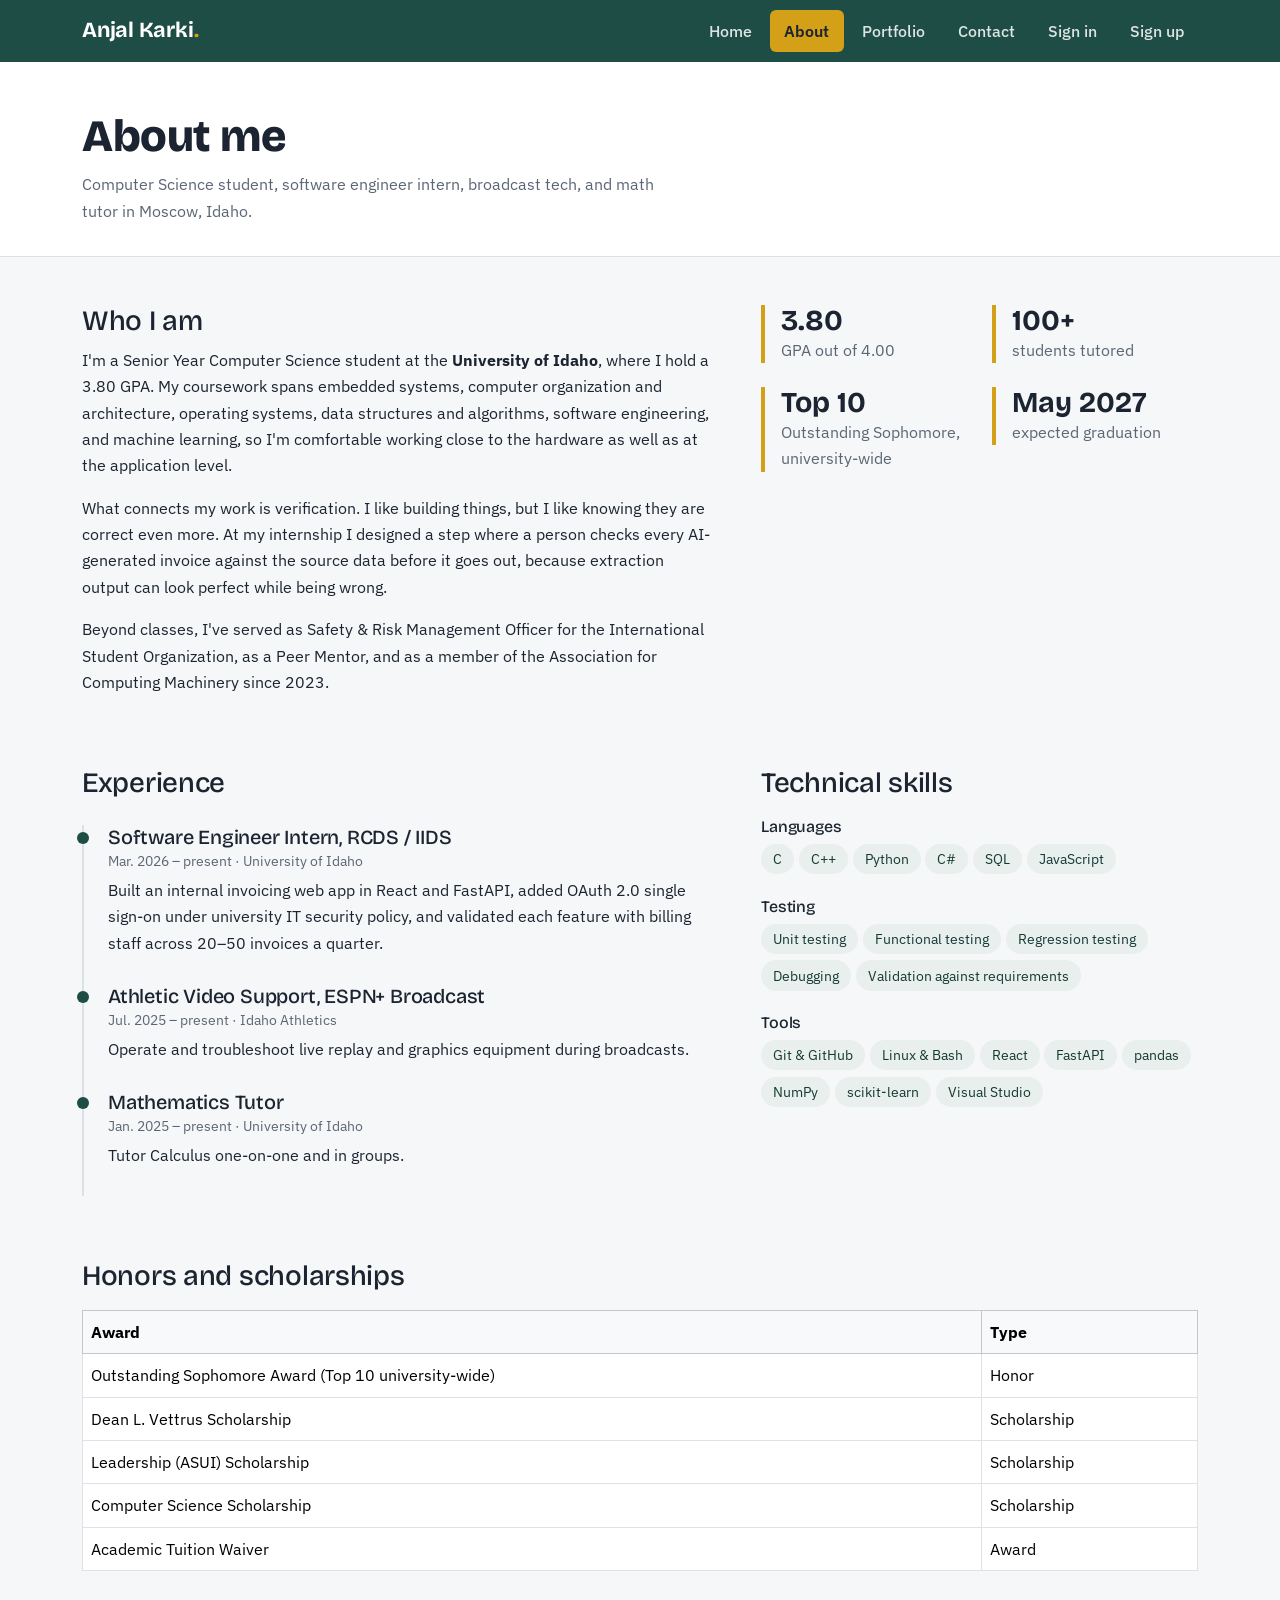
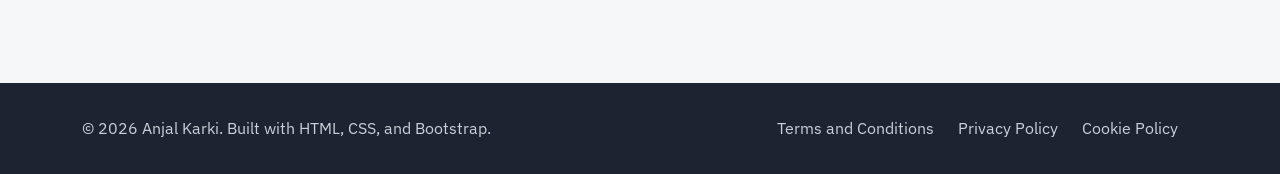
==== docs/about.html @ 65a504b5 "update" ====
<!DOCTYPE html>
<html lang="en">
<head>
  <meta charset="UTF-8">
  <meta name="viewport" content="width=device-width, initial-scale=1">
  <meta name="description" content="About Anjal Karki: education, experience, skills, and honors.">
  <meta name="author" content="Anjal Karki">
  <title>About | Anjal Karki</title>
  <link href="https://cdn.jsdelivr.net/npm/bootstrap@5.3.3/dist/css/bootstrap.min.css" rel="stylesheet">
  <link rel="preconnect" href="https://fonts.googleapis.com">
  <link href="https://fonts.googleapis.com/css2?family=Bricolage+Grotesque:wght@600;700;800&family=IBM+Plex+Sans:wght@400;500;600&display=swap" rel="stylesheet">
  <link rel="stylesheet" href="css/style.css">
</head>
<body>
  <header>
    <nav class="navbar navbar-expand-lg site-nav">
      <div class="container">
        <a class="navbar-brand" href="index.html">Anjal Karki<span>.</span></a>
        <button class="navbar-toggler" type="button" data-bs-toggle="collapse" data-bs-target="#mainNav"
                aria-controls="mainNav" aria-expanded="false" aria-label="Toggle navigation">
          <span class="navbar-toggler-icon"></span>
        </button>
        <div class="collapse navbar-collapse" id="mainNav">
          <ul class="navbar-nav ms-auto gap-lg-1">
          <li class="nav-item"><a class="nav-link" href="index.html">Home</a></li>
          <li class="nav-item"><a class="nav-link active" aria-current="page" href="about.html">About</a></li>
          <li class="nav-item"><a class="nav-link" href="portfolio.html">Portfolio</a></li>
          <li class="nav-item"><a class="nav-link" href="contact.html">Contact</a></li>
          <li class="nav-item"><a class="nav-link" href="signin.html">Sign in</a></li>
          <li class="nav-item"><a class="nav-link" href="signup.html">Sign up</a></li>
          </ul>
        </div>
      </div>
    </nav>
  </header>

  <main>
    <section class="page-head">
      <div class="container">
        <h1>About me</h1>
        <p>Computer Science student, software engineer intern, broadcast tech, and math tutor in Moscow, Idaho.</p>
      </div>
    </section>

    <section class="block">
      <div class="container">
        <div class="row g-5">
          <div class="col-lg-7 prose">
            <h2 class="h3">Who I am</h2>
            <p>I'm a Senior Year Computer Science student at the <strong>University of Idaho</strong>, where I hold a 3.80 GPA. My coursework spans embedded systems, computer organization and architecture, operating systems, data structures and algorithms, software engineering, and machine learning, so I'm comfortable working close to the hardware as well as at the application level.</p>
            <p>What connects my work is verification. I like building things, but I like knowing they are correct even more. At my internship I designed a step where a person checks every AI-generated invoice against the source data before it goes out, because extraction output can look perfect while being wrong.</p>
            <p>Beyond classes, I've served as Safety &amp; Risk Management Officer for the International Student Organization, as a Peer Mentor, and as a member of the Association for Computing Machinery since 2023.</p>
          </div>
          <div class="col-lg-5">
            <div class="row g-4">
              <div class="col-6"><div class="fact"><strong>3.80</strong><span>GPA out of 4.00</span></div></div>
              <div class="col-6"><div class="fact"><strong>100+</strong><span>students tutored</span></div></div>
              <div class="col-6"><div class="fact"><strong>Top 10</strong><span>Outstanding Sophomore, university-wide</span></div></div>
              <div class="col-6"><div class="fact"><strong>May 2027</strong><span>expected graduation</span></div></div>
            </div>
          </div>
        </div>

        <div class="row g-5 mt-2">
          <div class="col-lg-7">
            <h2 class="h3 mb-4">Experience</h2>
            <ul class="timeline">
              <li>
                <h3 class="h5 mb-0">Software Engineer Intern, RCDS / IIDS</h3>
                <p class="when mb-1">Mar. 2026 &ndash; present &middot; University of Idaho</p>
                <p class="mb-0">Built an internal invoicing web app in React and FastAPI, added OAuth 2.0 single sign-on under university IT security policy, and validated each feature with billing staff across 20&ndash;50 invoices a quarter.</p>
              </li>
              <li>
                <h3 class="h5 mb-0">Athletic Video Support, ESPN+ Broadcast</h3>
                <p class="when mb-1">Jul. 2025 &ndash; present &middot; Idaho Athletics</p>
                <p class="mb-0">Operate and troubleshoot live replay and graphics equipment during broadcasts.</p>
              </li>
              <li>
                <h3 class="h5 mb-0">Mathematics Tutor</h3>
                <p class="when mb-1">Jan. 2025 &ndash; present &middot; University of Idaho</p>
                <p class="mb-0">Tutor Calculus one-on-one and in groups.</p>
              </li>
            </ul>
          </div>
          <div class="col-lg-5">
            <h2 class="h3 mb-3">Technical skills</h2>
            <h3 class="h6 mt-3">Languages</h3>
            <p><span class="skill-tag">C</span><span class="skill-tag">C++</span><span class="skill-tag">Python</span><span class="skill-tag">C#</span><span class="skill-tag">SQL</span><span class="skill-tag">JavaScript</span></p>
            <h3 class="h6">Testing</h3>
            <p><span class="skill-tag">Unit testing</span><span class="skill-tag">Functional testing</span><span class="skill-tag">Regression testing</span><span class="skill-tag">Debugging</span><span class="skill-tag">Validation against requirements</span></p>
            <h3 class="h6">Tools</h3>
            <p><span class="skill-tag">Git &amp; GitHub</span><span class="skill-tag">Linux &amp; Bash</span><span class="skill-tag">React</span><span class="skill-tag">FastAPI</span><span class="skill-tag">pandas</span><span class="skill-tag">NumPy</span><span class="skill-tag">scikit-learn</span><span class="skill-tag">Visual Studio</span></p>
          </div>
        </div>

        <h2 class="h3 mt-5 mb-3">Honors and scholarships</h2>
        <div class="table-responsive">
          <table class="table table-bordered bg-white align-middle">
            <thead class="table-light">
              <tr><th scope="col">Award</th><th scope="col">Type</th></tr>
            </thead>
            <tbody>
              <tr><td>Outstanding Sophomore Award (Top 10 university-wide)</td><td>Honor</td></tr>
              <tr><td>Dean L. Vettrus Scholarship</td><td>Scholarship</td></tr>
              <tr><td>Leadership (ASUI) Scholarship</td><td>Scholarship</td></tr>
              <tr><td>Computer Science Scholarship</td><td>Scholarship</td></tr>
              <tr><td>Academic Tuition Waiver</td><td>Award</td></tr>
            </tbody>
          </table>
        </div>
      </div>
    </section>
  </main>

  <footer class="site-footer">
    <div class="container d-flex flex-column flex-md-row justify-content-between gap-3">
      <p class="mb-0">&copy; 2026 Anjal Karki. Built with HTML, CSS, and Bootstrap.</p>
      <nav aria-label="Legal">
        <a href="terms.html">Terms and Conditions</a>
        <a href="privacy.html">Privacy Policy</a>
        <a href="cookies.html">Cookie Policy</a>
      </nav>
    </div>
  </footer>

  <script src="https://cdn.jsdelivr.net/npm/bootstrap@5.3.3/dist/js/bootstrap.bundle.min.js"></script>
  <script src="js/main.js"></script>
</body>
</html>
---- docs/css/style.css ----
/* ===== Anjal Karki portfolio: shared styles ===== */
:root {
  --ink: #1b2430;
  --pine: #1e4d45;
  --pine-dark: #153a34;
  --gold: #d4a017;
  --slate: #5b6675;
  --paper: #f6f7f9;
  --line: #dde1e6;
  --pass: #2f7d4f;
  --fail: #b23a3a;
}

body {
  font-family: "IBM Plex Sans", "Segoe UI", Arial, sans-serif;
  color: var(--ink);
  background: var(--paper);
  line-height: 1.65;
  display: flex;
  flex-direction: column;
  min-height: 100vh;
}
main { flex: 1; }

h1, h2, h3, h4, .navbar-brand {
  font-family: "Bricolage Grotesque", "IBM Plex Sans", Arial, sans-serif;
  letter-spacing: -0.01em;
}
.prose { max-width: 70ch; }
a { color: var(--pine); }
a:hover { color: var(--pine-dark); }

/* ----- Navigation ----- */
.site-nav { background: var(--pine); }
.site-nav .navbar-brand { color: #fff; font-weight: 700; font-size: 1.35rem; }
.site-nav .navbar-brand span { color: var(--gold); }
.site-nav .nav-link {
  color: rgba(255,255,255,.85);
  padding: .5rem .9rem !important;
  border-radius: 6px;
  font-weight: 500;
}
.site-nav .nav-link:hover { color: #fff; background: rgba(255,255,255,.08); }
/* Highlight the page the visitor is on */
.site-nav .nav-link.active {
  color: var(--ink) !important;
  background: var(--gold);
  font-weight: 600;
}
.navbar-toggler { border-color: rgba(255,255,255,.4); }
.navbar-toggler-icon { filter: invert(1); }

/* ----- Buttons ----- */
.btn-pine { background: var(--pine); color: #fff; border: 0; }
.btn-pine:hover, .btn-pine:focus { background: var(--pine-dark); color: #fff; }
.btn-outline-pine { border: 2px solid var(--pine); color: var(--pine); }
.btn-outline-pine:hover { background: var(--pine); color: #fff; }
:focus-visible { outline: 3px solid var(--gold); outline-offset: 2px; }

/* ----- Home hero ----- */
.hero { padding: 5rem 0 4rem; background: #fff; border-bottom: 1px solid var(--line); }
.hero h1 { font-size: clamp(2.4rem, 5vw, 4rem); font-weight: 800; line-height: 1.05; }
.hero .lead { color: var(--slate); max-width: 52ch; }

/* The test log: the one memorable element */
.test-log {
  background: var(--ink);
  color: #e6e9ee;
  border-radius: 12px;
  padding: 1.5rem;
  font-size: .95rem;
  box-shadow: 0 20px 40px -20px rgba(27,36,48,.45);
}
.test-log h2 { font-size: 1rem; color: #9aa4b2; font-weight: 500; margin-bottom: 1rem; }
.test-log ol { list-style: none; padding: 0; margin: 0; }
.test-log li {
  display: grid;
  grid-template-columns: 1.6rem 1fr;
  gap: .4rem;
  padding: .6rem 0;
  border-top: 1px solid rgba(255,255,255,.08);
}
.test-log .ok { color: #6fd39a; font-weight: 700; }
.test-log .bad { color: #f08c8c; font-weight: 700; }
.test-log small { color: #9aa4b2; display: block; }
@media (prefers-reduced-motion: no-preference) {
  .test-log li { opacity: 0; animation: logIn .4s ease forwards; }
  .test-log li:nth-child(1) { animation-delay: .2s; }
  .test-log li:nth-child(2) { animation-delay: .6s; }
  .test-log li:nth-child(3) { animation-delay: 1s; }
  .test-log li:nth-child(4) { animation-delay: 1.4s; }
}
@keyframes logIn { from { opacity: 0; transform: translateY(4px);} to { opacity: 1; transform: none; } }

/* ----- General page parts ----- */
.page-head { background: #fff; border-bottom: 1px solid var(--line); padding: 3rem 0 2rem; }
.page-head h1 { font-weight: 800; font-size: clamp(2rem, 4vw, 2.8rem); }
.page-head p { color: var(--slate); max-width: 60ch; margin: 0; }
.block { padding: 3rem 0; }
.panel {
  background: #fff;
  border: 1px solid var(--line);
  border-radius: 10px;
  padding: 1.75rem;
  height: 100%;
}
.panel h3 { font-size: 1.2rem; font-weight: 700; }
.fact { border-left: 4px solid var(--gold); padding-left: 1rem; }
.fact strong { font-family: "Bricolage Grotesque", Arial, sans-serif; font-size: 1.8rem; display: block; line-height: 1.1; }
.fact span { color: var(--slate); }

/* Experience timeline (real sequence, so a line with dots) */
.timeline { list-style: none; padding-left: 0; border-left: 2px solid var(--line); }
.timeline li { position: relative; padding: 0 0 1.75rem 1.5rem; }
.timeline li::before {
  content: ""; position: absolute; left: -7px; top: .45rem;
  width: 12px; height: 12px; border-radius: 50%; background: var(--pine);
}
.timeline .when { color: var(--slate); font-size: .9rem; }

.skill-tag {
  display: inline-block; background: #e8efed; color: var(--pine-dark);
  border-radius: 999px; padding: .2rem .75rem; margin: 0 .3rem .4rem 0; font-size: .9rem;
}

/* Project entries */
.project { background: #fff; border: 1px solid var(--line); border-radius: 12px; padding: 2rem; margin-bottom: 1.5rem; }
.project h2 { font-size: 1.5rem; font-weight: 700; }
.project .stack { color: var(--slate); font-size: .95rem; }
.project .finding {
  background: #fdf6e3; border-left: 4px solid var(--gold);
  padding: .9rem 1.1rem; border-radius: 0 8px 8px 0; margin: 1rem 0;
}

/* Forms */
.form-panel { background: #fff; border: 1px solid var(--line); border-radius: 12px; padding: 2rem; }
.form-control:focus, .form-select:focus, .form-check-input:focus {
  border-color: var(--pine); box-shadow: 0 0 0 .2rem rgba(30,77,69,.2);
}
.form-check-input:checked { background-color: var(--pine); border-color: var(--pine); }

/* Map */
.map-wrap { border-radius: 12px; overflow: hidden; border: 1px solid var(--line); }
.map-wrap iframe { display: block; width: 100%; height: 380px; border: 0; }

/* Policy pages */
.policy h2 { font-size: 1.35rem; font-weight: 700; margin-top: 2rem; }

/* ----- Footer ----- */
.site-footer { background: var(--ink); color: #c9d0d9; padding: 2rem 0; margin-top: 3rem; }
.site-footer a { color: #c9d0d9; text-decoration: none; margin-right: 1.25rem; }
.site-footer a:hover { color: #fff; text-decoration: underline; }
.site-footer a.active { color: var(--gold); font-weight: 600; }
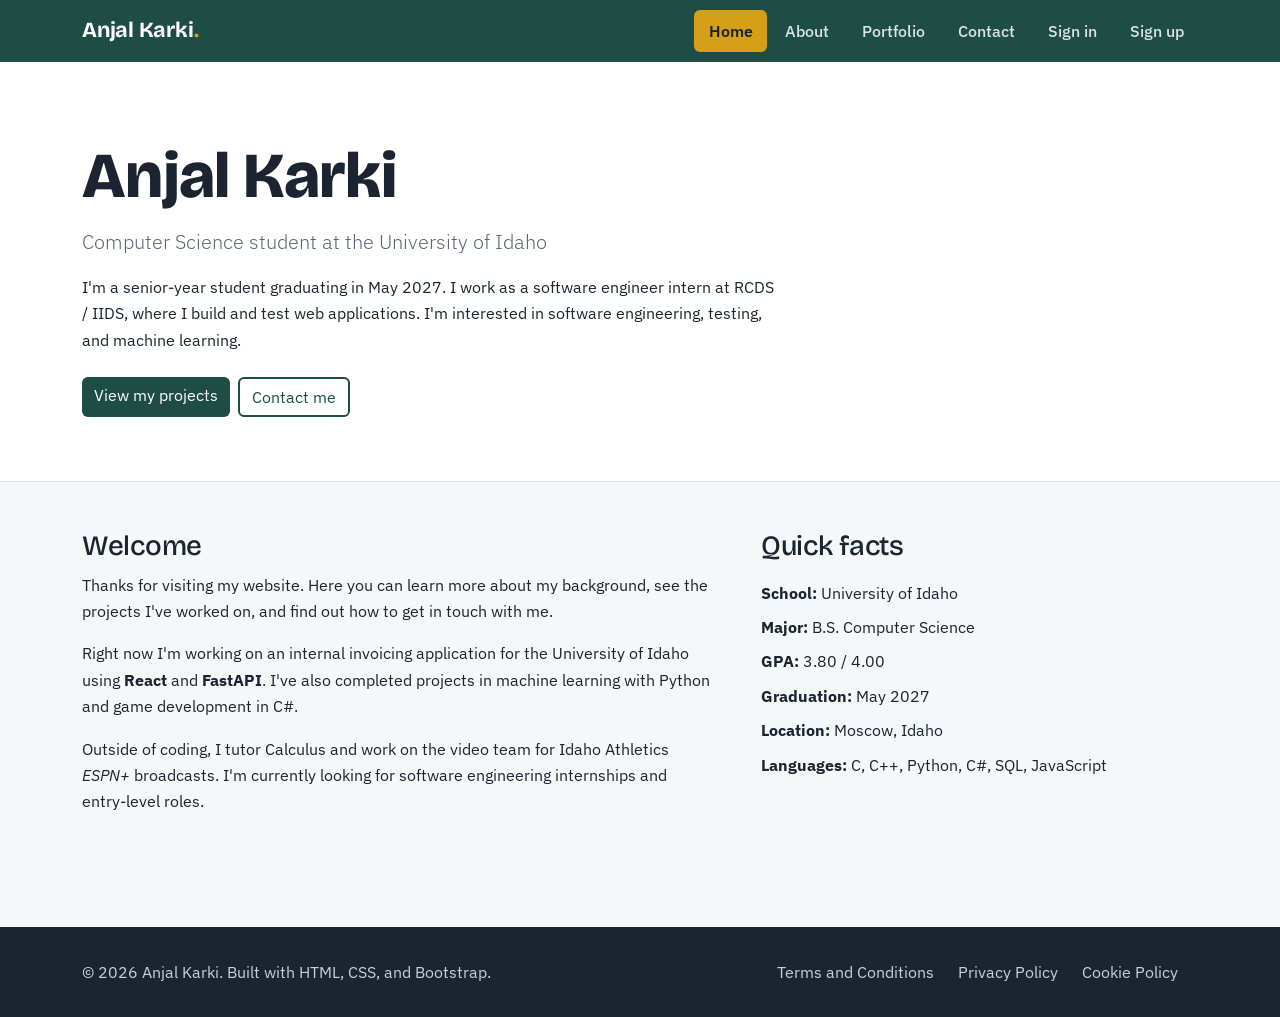
==== commit cdae3cf6: "updated" ====
--- a/docs/about.html
+++ b/docs/about.html
@@ -3,9 +3,9 @@
 <head>
   <meta charset="UTF-8">
   <meta name="viewport" content="width=device-width, initial-scale=1">
-  <meta name="description" content="About Anjal Karki: education, experience, skills, and honors.">
+  <meta name="description" content="Anjal Karki, Computer Science student at the University of Idaho.">
   <meta name="author" content="Anjal Karki">
-  <title>About | Anjal Karki</title>
+  <title>Home | Anjal Karki</title>
   <link href="https://cdn.jsdelivr.net/npm/bootstrap@5.3.3/dist/css/bootstrap.min.css" rel="stylesheet">
   <link rel="preconnect" href="https://fonts.googleapis.com">
   <link href="https://fonts.googleapis.com/css2?family=Bricolage+Grotesque:wght@600;700;800&family=IBM+Plex+Sans:wght@400;500;600&display=swap" rel="stylesheet">
@@ -22,12 +22,12 @@
         </button>
         <div class="collapse navbar-collapse" id="mainNav">
           <ul class="navbar-nav ms-auto gap-lg-1">
-          <li class="nav-item"><a class="nav-link" href="index.html">Home</a></li>
-          <li class="nav-item"><a class="nav-link active" aria-current="page" href="about.html">About</a></li>
-          <li class="nav-item"><a class="nav-link" href="portfolio.html">Portfolio</a></li>
-          <li class="nav-item"><a class="nav-link" href="contact.html">Contact</a></li>
-          <li class="nav-item"><a class="nav-link" href="signin.html">Sign in</a></li>
-          <li class="nav-item"><a class="nav-link" href="signup.html">Sign up</a></li>
+            <li class="nav-item"><a class="nav-link active" aria-current="page" href="index.html">Home</a></li>
+            <li class="nav-item"><a class="nav-link" href="about.html">About</a></li>
+            <li class="nav-item"><a class="nav-link" href="portfolio.html">Portfolio</a></li>
+            <li class="nav-item"><a class="nav-link" href="contact.html">Contact</a></li>
+            <li class="nav-item"><a class="nav-link" href="signin.html">Sign in</a></li>
+            <li class="nav-item"><a class="nav-link" href="signup.html">Sign up</a></li>
           </ul>
         </div>
       </div>
@@ -35,10 +35,15 @@
   </header>
 
   <main>
-    <section class="page-head">
+    <section class="hero">
       <div class="container">
-        <h1>About me</h1>
-        <p>Computer Science student, software engineer intern, broadcast tech, and math tutor in Moscow, Idaho.</p>
+        <h1>Anjal Karki</h1>
+        <p class="lead mt-3">Computer Science student at the University of Idaho</p>
+        <p class="prose">I'm a senior-year student graduating in May 2027. I work as a software engineer intern at RCDS / IIDS, where I build and test web applications. I'm interested in software engineering, testing, and machine learning.</p>
+        <div class="d-flex flex-wrap gap-2 mt-4">
+          <a href="portfolio.html" class="btn btn-pine">View my projects</a>
+          <a href="contact.html" class="btn btn-outline-pine">Contact me</a>
+        </div>
       </div>
     </section>
 
@@ -46,67 +51,22 @@
       <div class="container">
         <div class="row g-5">
           <div class="col-lg-7 prose">
-            <h2 class="h3">Who I am</h2>
-            <p>I'm a Senior Year Computer Science student at the <strong>University of Idaho</strong>, where I hold a 3.80 GPA. My coursework spans embedded systems, computer organization and architecture, operating systems, data structures and algorithms, software engineering, and machine learning, so I'm comfortable working close to the hardware as well as at the application level.</p>
-            <p>What connects my work is verification. I like building things, but I like knowing they are correct even more. At my internship I designed a step where a person checks every AI-generated invoice against the source data before it goes out, because extraction output can look perfect while being wrong.</p>
-            <p>Beyond classes, I've served as Safety &amp; Risk Management Officer for the International Student Organization, as a Peer Mentor, and as a member of the Association for Computing Machinery since 2023.</p>
+            <h2 class="h3">Welcome</h2>
+            <p>Thanks for visiting my website. Here you can learn more about my background, see the projects I've worked on, and find out how to get in touch with me.</p>
+            <p>Right now I'm working on an internal invoicing application for the University of Idaho using <strong>React</strong> and <strong>FastAPI</strong>. I've also completed projects in machine learning with Python and game development in C#.</p>
+            <p>Outside of coding, I tutor Calculus and work on the video team for Idaho Athletics <em>ESPN+</em> broadcasts. I'm currently looking for software engineering internships and entry-level roles.</p>
           </div>
           <div class="col-lg-5">
-            <div class="row g-4">
-              <div class="col-6"><div class="fact"><strong>3.80</strong><span>GPA out of 4.00</span></div></div>
-              <div class="col-6"><div class="fact"><strong>100+</strong><span>students tutored</span></div></div>
-              <div class="col-6"><div class="fact"><strong>Top 10</strong><span>Outstanding Sophomore, university-wide</span></div></div>
-              <div class="col-6"><div class="fact"><strong>May 2027</strong><span>expected graduation</span></div></div>
-            </div>
-          </div>
-        </div>
-
-        <div class="row g-5 mt-2">
-          <div class="col-lg-7">
-            <h2 class="h3 mb-4">Experience</h2>
-            <ul class="timeline">
-              <li>
-                <h3 class="h5 mb-0">Software Engineer Intern, RCDS / IIDS</h3>
-                <p class="when mb-1">Mar. 2026 &ndash; present &middot; University of Idaho</p>
-                <p class="mb-0">Built an internal invoicing web app in React and FastAPI, added OAuth 2.0 single sign-on under university IT security policy, and validated each feature with billing staff across 20&ndash;50 invoices a quarter.</p>
-              </li>
-              <li>
-                <h3 class="h5 mb-0">Athletic Video Support, ESPN+ Broadcast</h3>
-                <p class="when mb-1">Jul. 2025 &ndash; present &middot; Idaho Athletics</p>
-                <p class="mb-0">Operate and troubleshoot live replay and graphics equipment during broadcasts.</p>
-              </li>
-              <li>
-                <h3 class="h5 mb-0">Mathematics Tutor</h3>
-                <p class="when mb-1">Jan. 2025 &ndash; present &middot; University of Idaho</p>
-                <p class="mb-0">Tutor Calculus one-on-one and in groups.</p>
-              </li>
+            <h2 class="h3">Quick facts</h2>
+            <ul class="list-unstyled mt-3">
+              <li class="mb-2"><strong>School:</strong> University of Idaho</li>
+              <li class="mb-2"><strong>Major:</strong> B.S. Computer Science</li>
+              <li class="mb-2"><strong>GPA:</strong> 3.80 / 4.00</li>
+              <li class="mb-2"><strong>Graduation:</strong> May 2027</li>
+              <li class="mb-2"><strong>Location:</strong> Moscow, Idaho</li>
+              <li class="mb-2"><strong>Languages:</strong> C, C++, Python, C#, SQL, JavaScript</li>
             </ul>
           </div>
-          <div class="col-lg-5">
-            <h2 class="h3 mb-3">Technical skills</h2>
-            <h3 class="h6 mt-3">Languages</h3>
-            <p><span class="skill-tag">C</span><span class="skill-tag">C++</span><span class="skill-tag">Python</span><span class="skill-tag">C#</span><span class="skill-tag">SQL</span><span class="skill-tag">JavaScript</span></p>
-            <h3 class="h6">Testing</h3>
-            <p><span class="skill-tag">Unit testing</span><span class="skill-tag">Functional testing</span><span class="skill-tag">Regression testing</span><span class="skill-tag">Debugging</span><span class="skill-tag">Validation against requirements</span></p>
-            <h3 class="h6">Tools</h3>
-            <p><span class="skill-tag">Git &amp; GitHub</span><span class="skill-tag">Linux &amp; Bash</span><span class="skill-tag">React</span><span class="skill-tag">FastAPI</span><span class="skill-tag">pandas</span><span class="skill-tag">NumPy</span><span class="skill-tag">scikit-learn</span><span class="skill-tag">Visual Studio</span></p>
-          </div>
-        </div>
-
-        <h2 class="h3 mt-5 mb-3">Honors and scholarships</h2>
-        <div class="table-responsive">
-          <table class="table table-bordered bg-white align-middle">
-            <thead class="table-light">
-              <tr><th scope="col">Award</th><th scope="col">Type</th></tr>
-            </thead>
-            <tbody>
-              <tr><td>Outstanding Sophomore Award (Top 10 university-wide)</td><td>Honor</td></tr>
-              <tr><td>Dean L. Vettrus Scholarship</td><td>Scholarship</td></tr>
-              <tr><td>Leadership (ASUI) Scholarship</td><td>Scholarship</td></tr>
-              <tr><td>Computer Science Scholarship</td><td>Scholarship</td></tr>
-              <tr><td>Academic Tuition Waiver</td><td>Award</td></tr>
-            </tbody>
-          </table>
         </div>
       </div>
     </section>
@@ -126,4 +86,4 @@
   <script src="https://cdn.jsdelivr.net/npm/bootstrap@5.3.3/dist/js/bootstrap.bundle.min.js"></script>
   <script src="js/main.js"></script>
 </body>
-</html>
+</html>
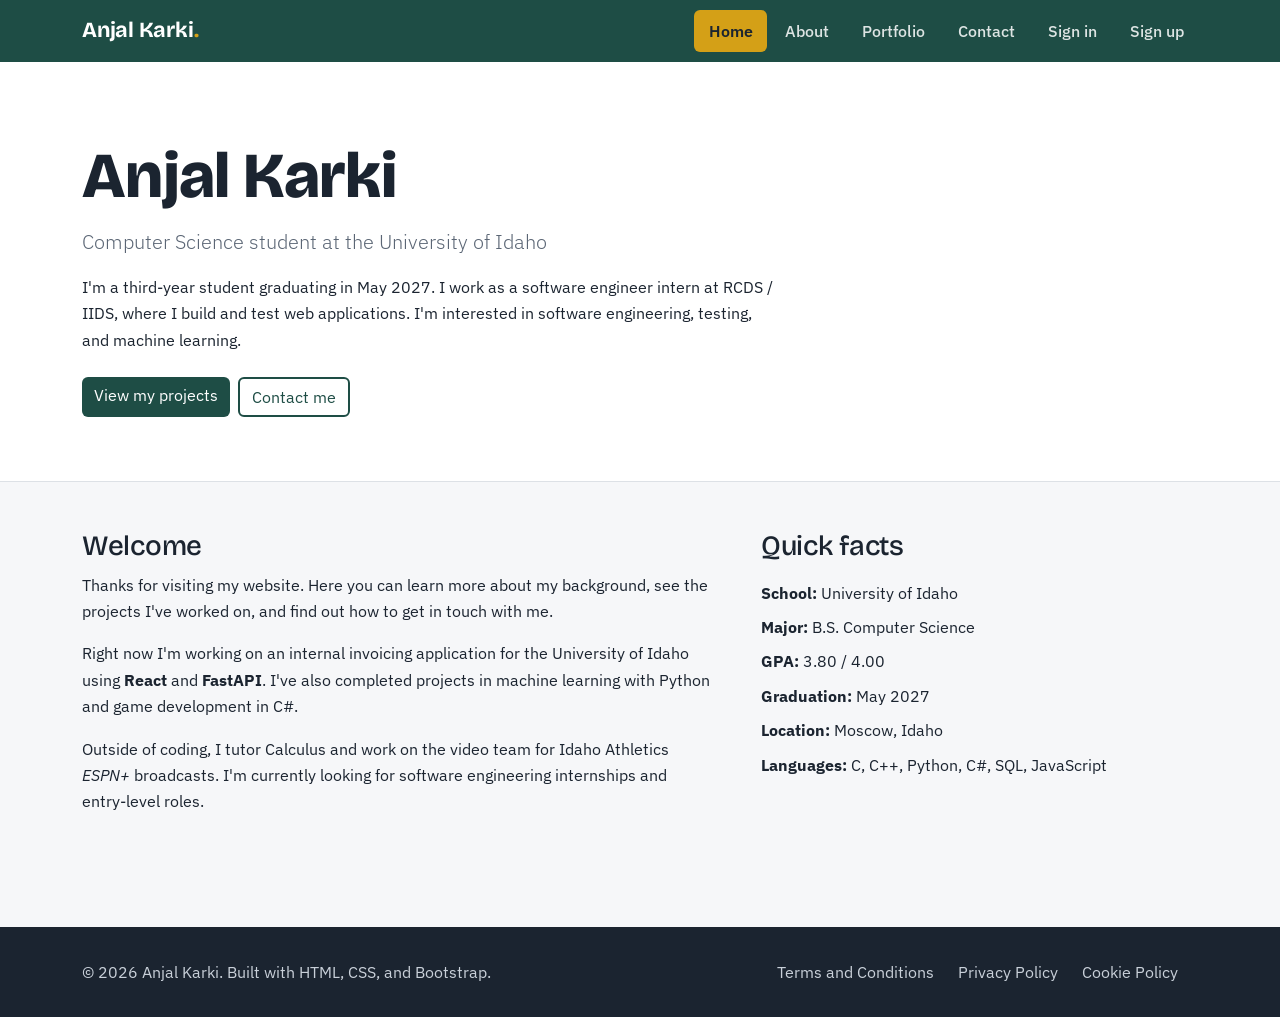
==== commit f6cb1293: "UPDAE hOME" ====
--- a/docs/about.html
+++ b/docs/about.html
@@ -39,7 +39,7 @@
       <div class="container">
         <h1>Anjal Karki</h1>
         <p class="lead mt-3">Computer Science student at the University of Idaho</p>
-        <p class="prose">I'm a senior-year student graduating in May 2027. I work as a software engineer intern at RCDS / IIDS, where I build and test web applications. I'm interested in software engineering, testing, and machine learning.</p>
+        <p class="prose">I'm a third-year student graduating in May 2027. I work as a software engineer intern at RCDS / IIDS, where I build and test web applications. I'm interested in software engineering, testing, and machine learning.</p>
         <div class="d-flex flex-wrap gap-2 mt-4">
           <a href="portfolio.html" class="btn btn-pine">View my projects</a>
           <a href="contact.html" class="btn btn-outline-pine">Contact me</a>
--- a/docs/css/style.css
+++ b/docs/css/style.css
@@ -61,6 +61,11 @@
 .hero { padding: 5rem 0 4rem; background: #fff; border-bottom: 1px solid var(--line); }
 .hero h1 { font-size: clamp(2.4rem, 5vw, 4rem); font-weight: 800; line-height: 1.05; }
 .hero .lead { color: var(--slate); max-width: 52ch; }
+.home-intro { max-width: 680px; margin: 0 auto; text-align: center; }
+.eyebrow { color: var(--pine); font-size: .85rem; font-weight: 600; letter-spacing: .08em; margin-bottom: .75rem; text-transform: uppercase; }
+.home-links { display: flex; justify-content: center; gap: 2rem; flex-wrap: wrap; }
+.home-links a { font-weight: 600; text-decoration: none; }
+.home-links a span { color: var(--gold); margin-left: .35rem; }
 
 /* The test log: the one memorable element */
 .test-log {
